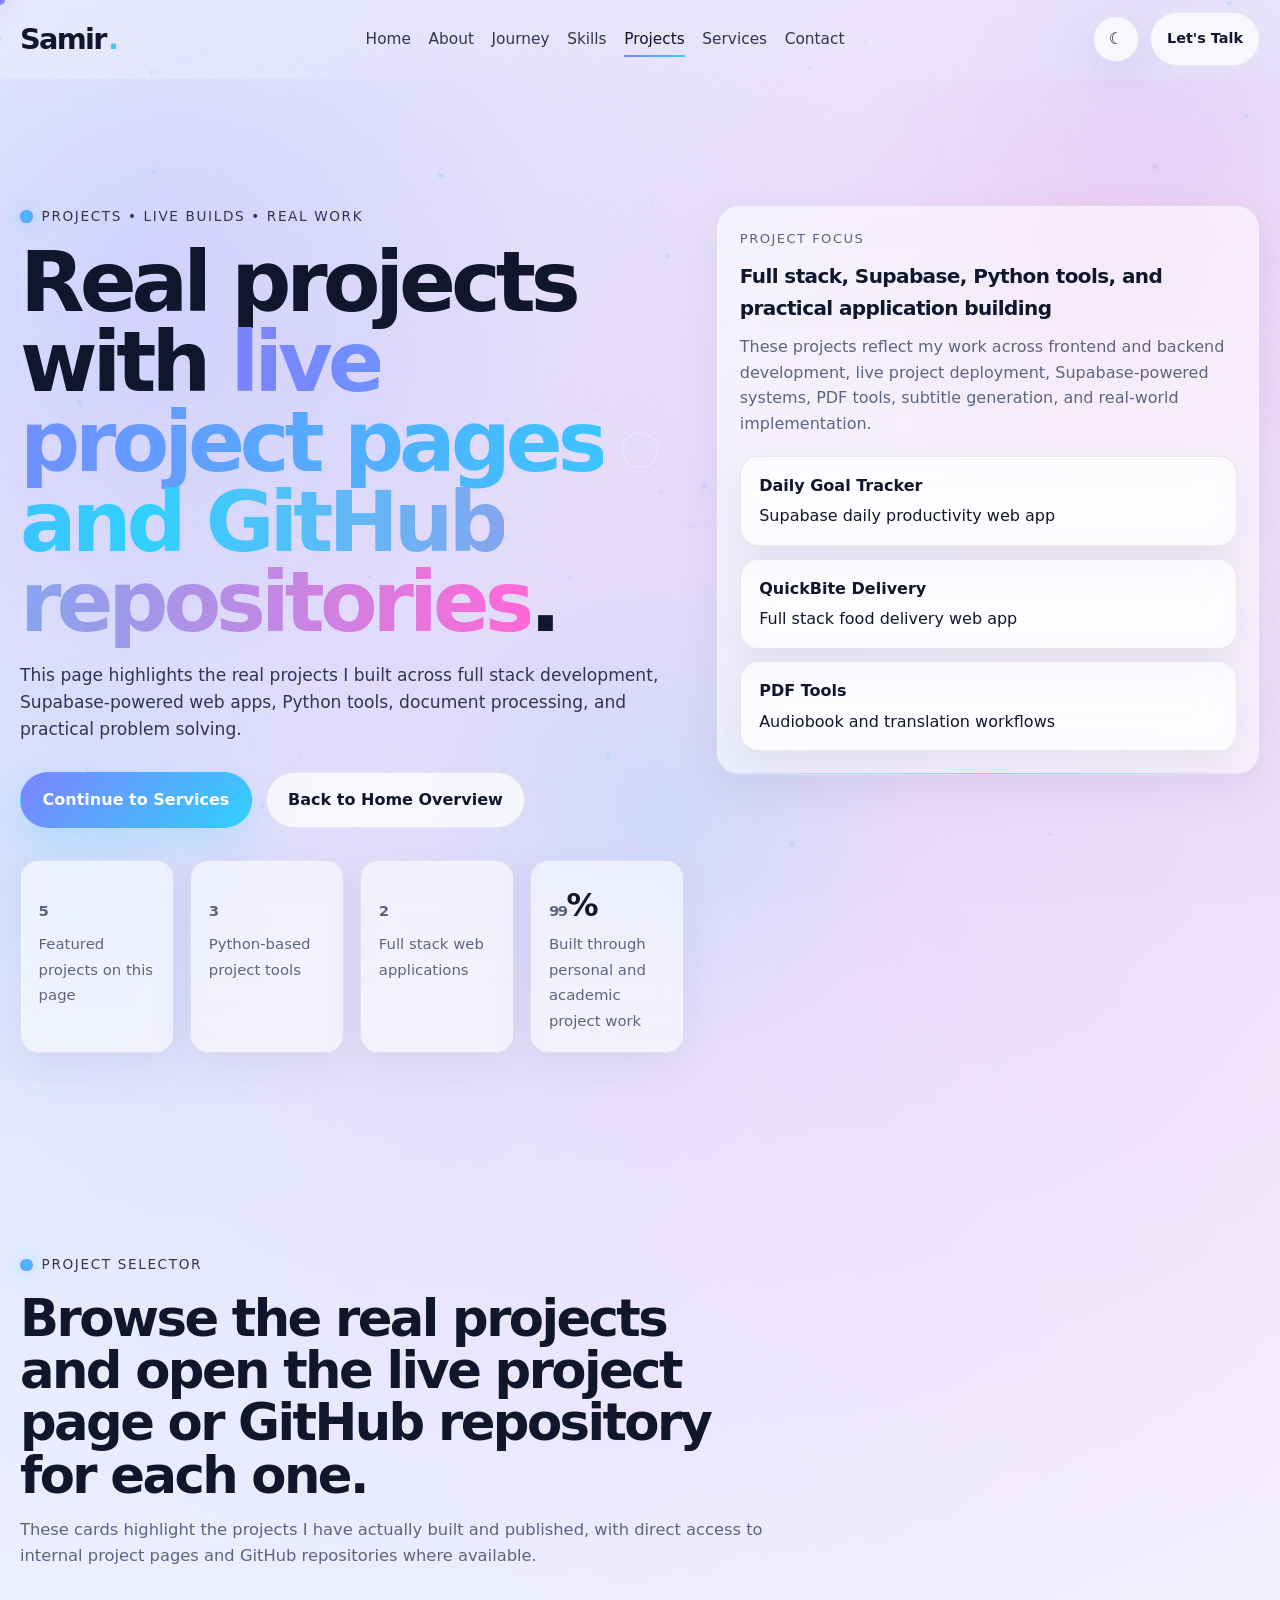
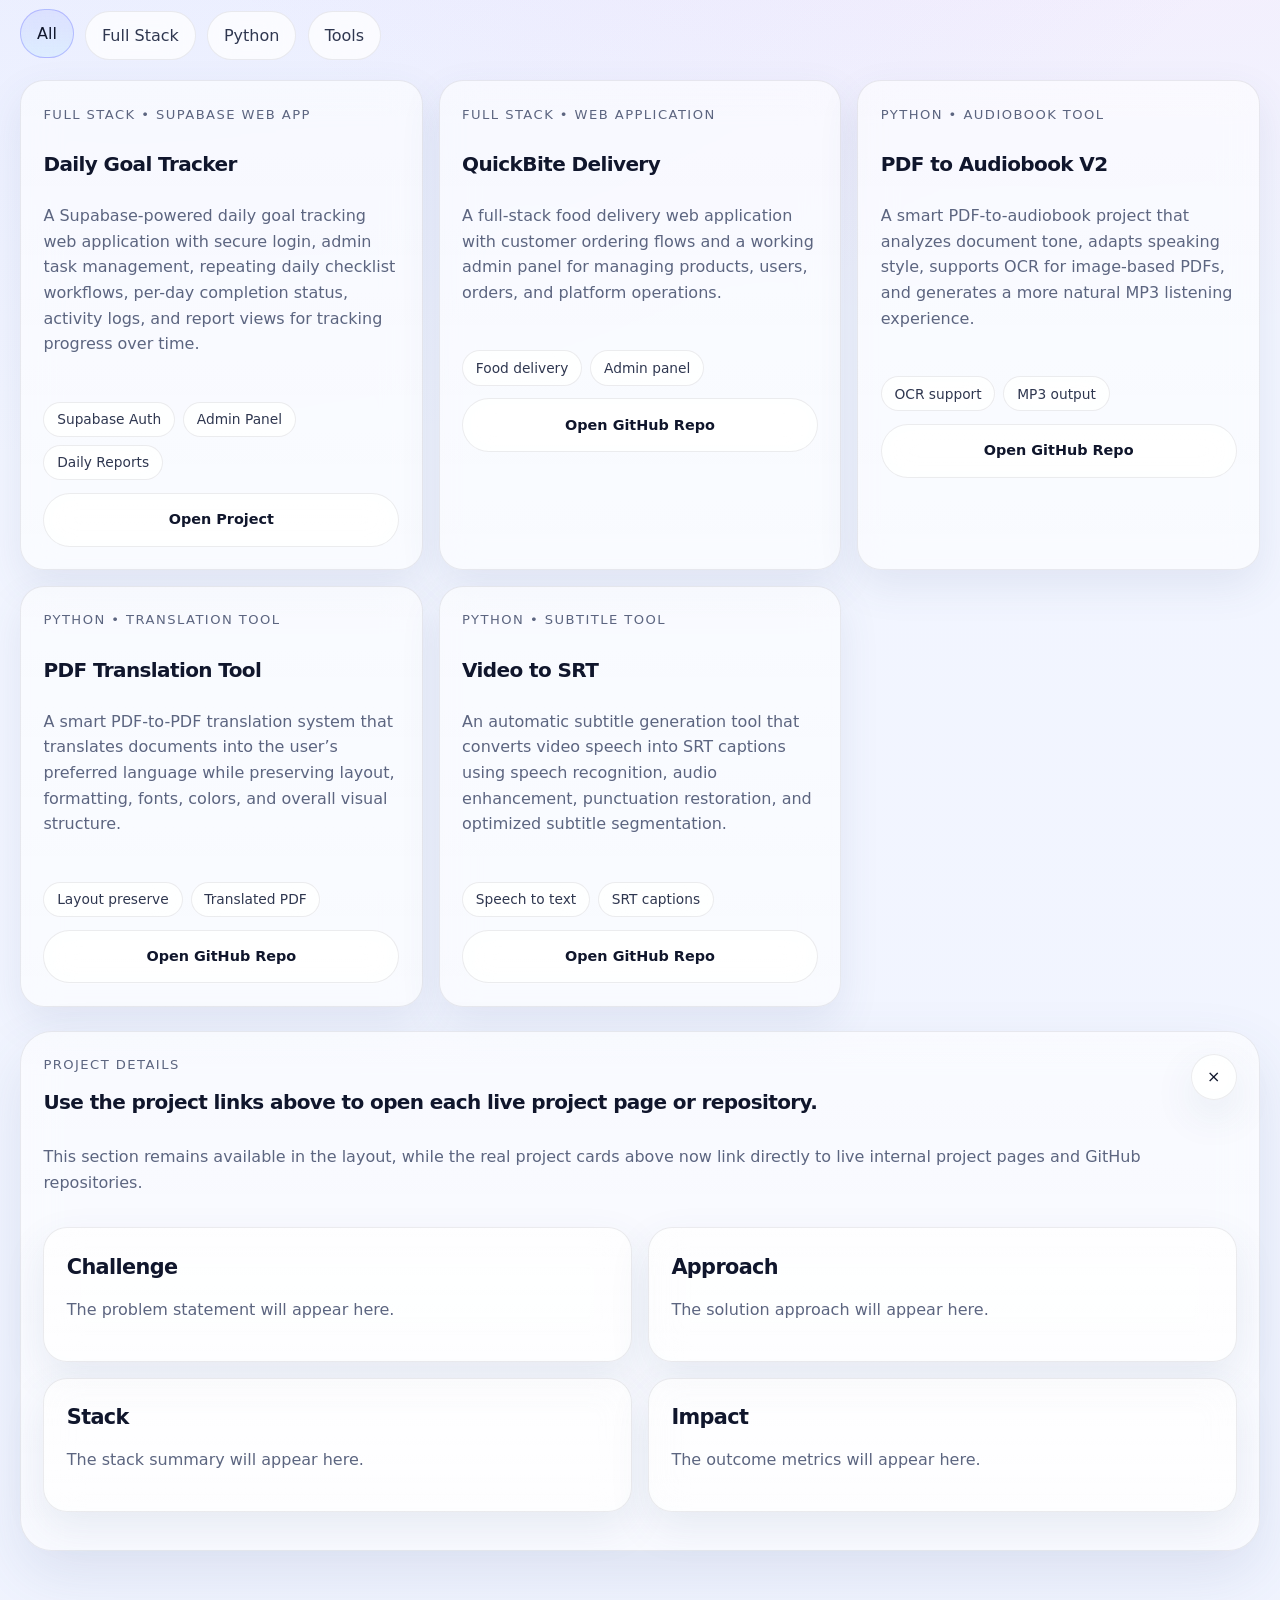
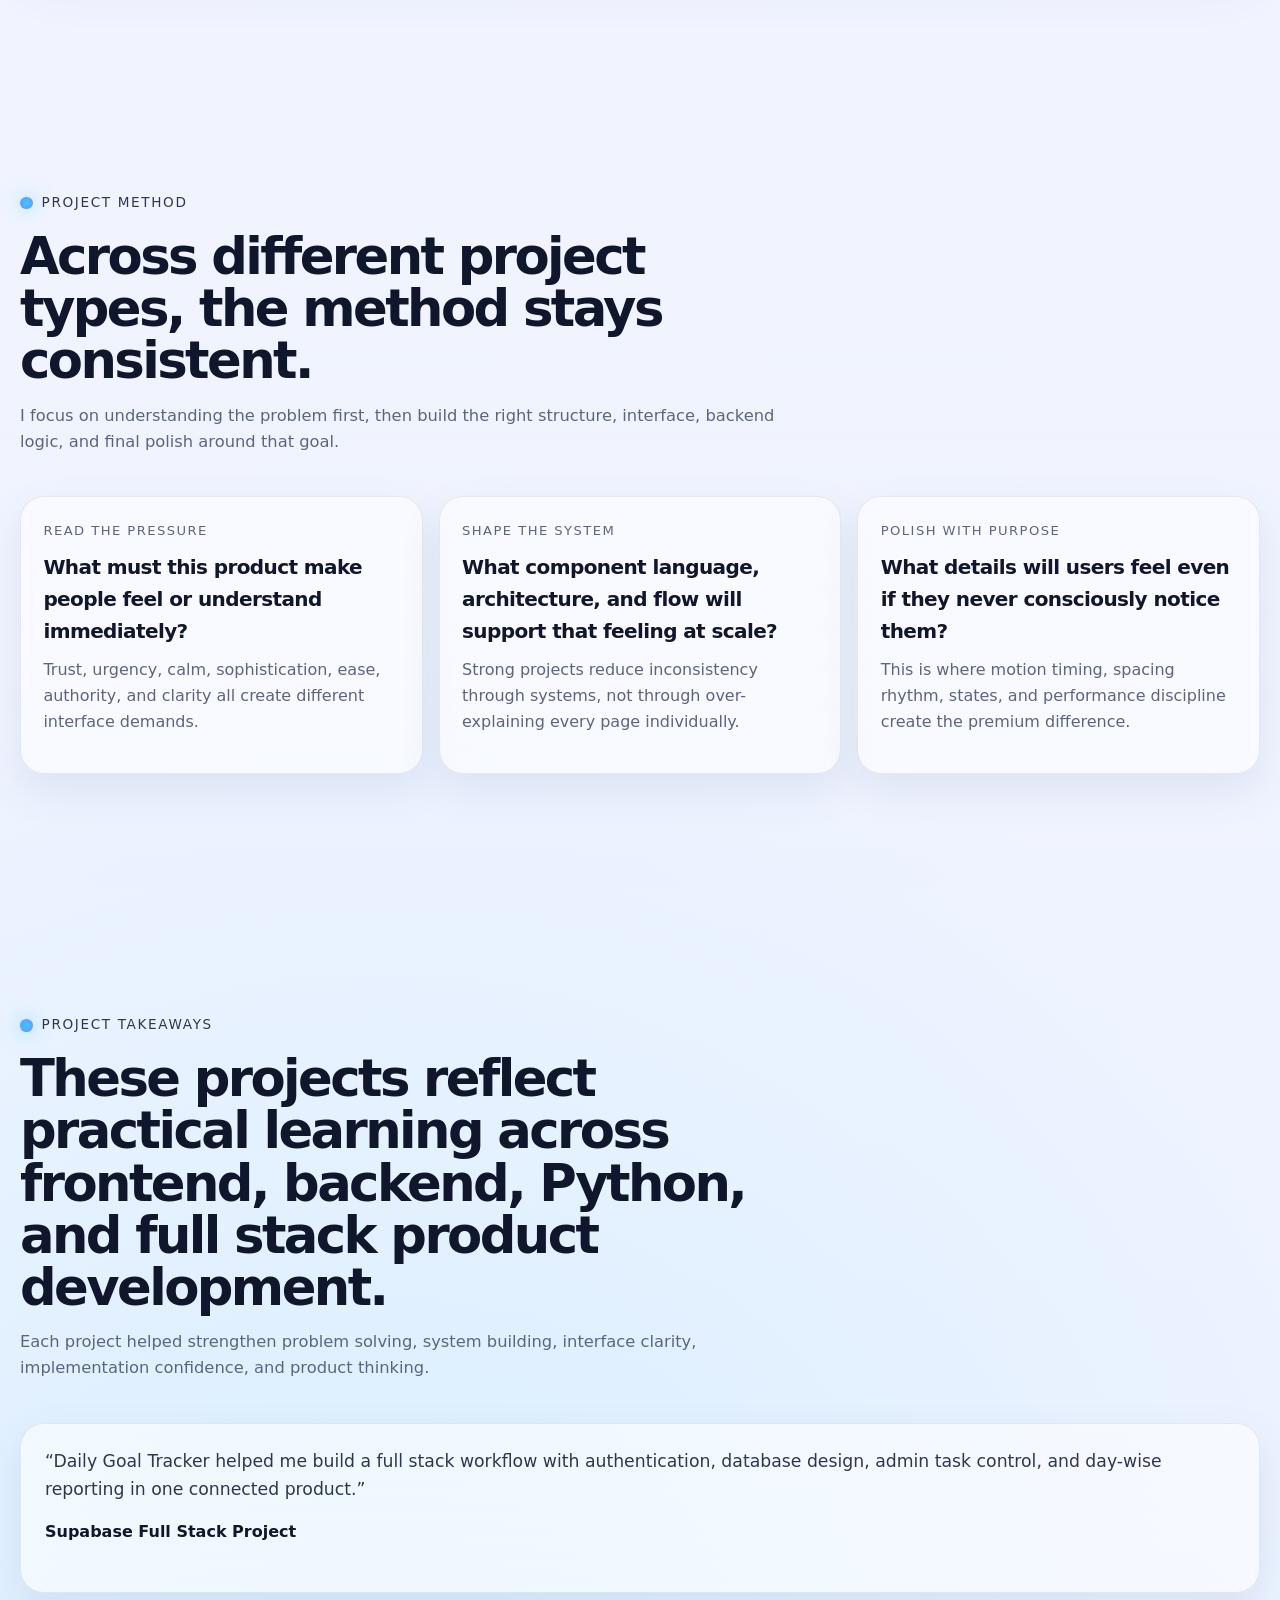
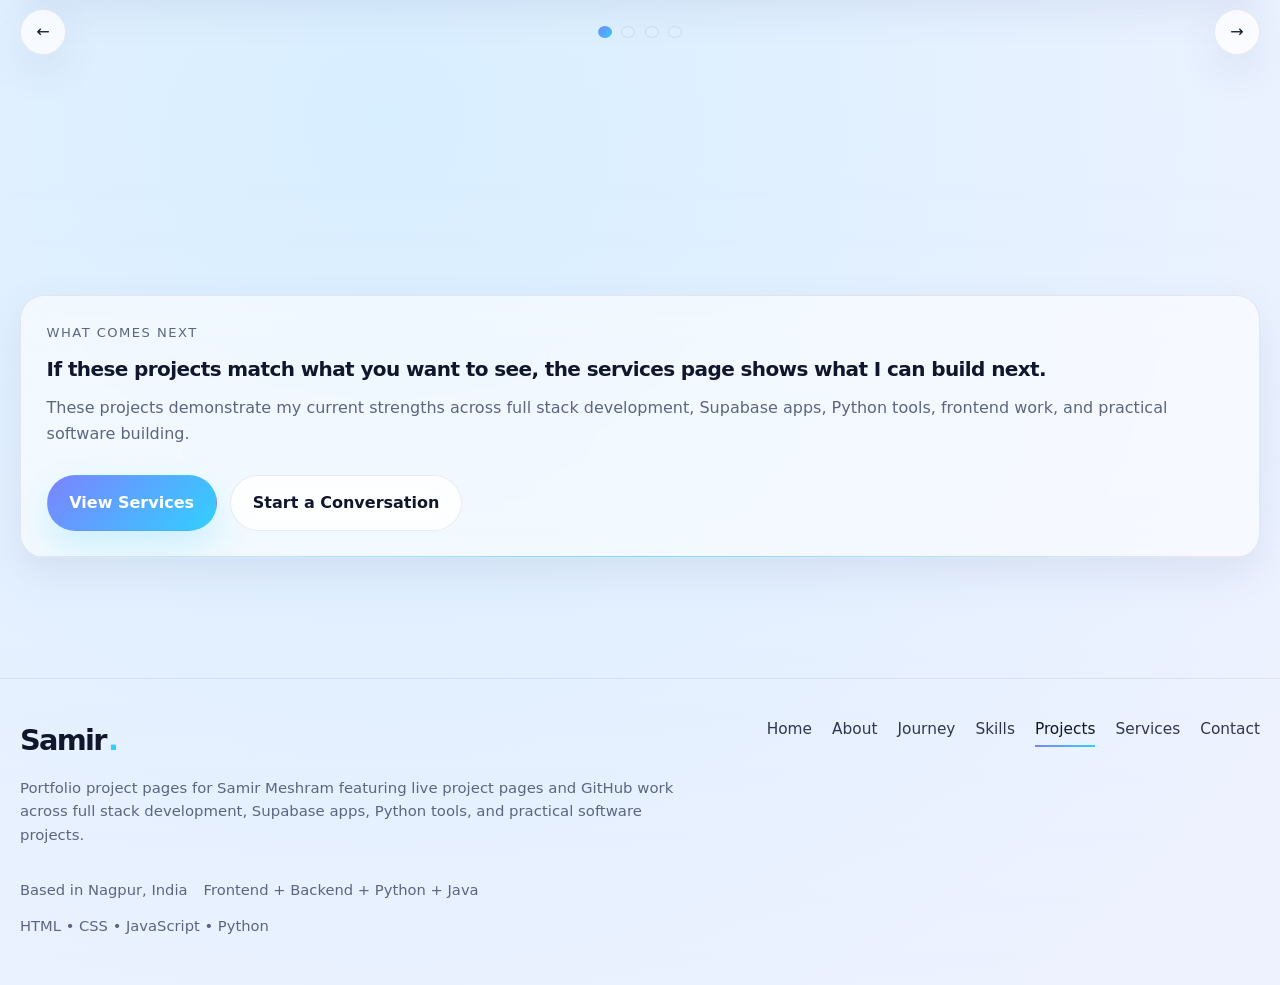
==== projects.html @ 9055232e "Portfolio V2 update" ====
<!doctype html>
<html lang="en" data-theme="dark">
  <head>
    <meta charset="UTF-8" />
    <meta name="viewport" content="width=device-width, initial-scale=1.0" />

    <title>Projects by Samir Meshram | Full Stack Developer</title>

    <meta
      name="description"
      content="Explore projects by Samir Meshram featuring full stack development, Supabase web apps, Python tools, document processing, subtitle generation, and practical software solutions."
    />

    <meta
      name="keywords"
      content="Samir Meshram Projects, Samir Meshram, Full Stack Developer, Supabase Projects, Python Projects, Java Projects, Web Development Projects, Backend Projects, GitHub Projects"
    />

    <meta name="author" content="Samir Meshram" />
    <meta name="robots" content="index, follow" />
    <meta name="theme-color" content="#0b1020" />

    <link rel="canonical" href="https://samirmeshram.in/projects.html" />
    <link rel="stylesheet" href="projects.css" />

    <meta property="og:type" content="website" />
    <meta property="og:url" content="https://samirmeshram.in/projects.html" />
    <meta
      property="og:title"
      content="Projects by Samir Meshram | Full Stack Developer"
    />
    <meta
      property="og:description"
      content="Explore projects by Samir Meshram featuring full stack development, Supabase web apps, Python tools, document processing, subtitle generation, and practical software solutions."
    />
    <meta property="og:site_name" content="Samir Meshram" />

    <meta name="twitter:card" content="summary_large_image" />
    <meta
      name="twitter:title"
      content="Projects by Samir Meshram | Full Stack Developer"
    />
    <meta
      name="twitter:description"
      content="Explore projects by Samir Meshram featuring full stack development, Supabase web apps, Python tools, document processing, subtitle generation, and practical software solutions."
    />
  </head>
  <body class="page page--projects">
    <div class="page-loader" aria-hidden="true">
      <div class="page-loader__logo">Samir<span>.</span></div>
      <div class="page-loader__text">Crafting a detailed premium page...</div>
      <div class="page-loader__bar"><span></span></div>
    </div>

    <div class="page-progress" aria-hidden="true"></div>
    <div class="cursor cursor-dot" aria-hidden="true"></div>
    <div class="cursor cursor-ring" aria-hidden="true"></div>
    <div class="noise" aria-hidden="true"></div>
    <button class="back-to-top" aria-label="Back to top"><span>↑</span></button>
    <canvas id="pageCanvas" aria-hidden="true"></canvas>

    <header class="header">
      <nav class="container nav">
        <a
          class="brand magnetic"
          href="index.html"
          aria-label="Go to home page"
        >
          <span class="brand__mark">Samir</span>
          <span class="brand__dot">.</span>
        </a>

        <div class="nav__links">
          <a href="index.html">Home</a>
          <a href="about.html">About</a>
          <a href="journey.html">Journey</a>
          <a href="skills.html">Skills</a>
          <a href="projects.html" class="is-current" aria-current="page"
            >Projects</a
          >
          <a href="services.html">Services</a>
          <a href="contact.html">Contact</a>
        </div>

        <div class="nav__actions">
          <button
            class="theme-toggle magnetic"
            id="themeToggle"
            aria-label="Toggle theme"
          >
            <span class="theme-toggle__sun">☀</span>
            <span class="theme-toggle__moon">☾</span>
          </button>
          <a
            class="button button--tiny button--ghost magnetic desktop-only"
            href="contact.html"
            >Let's Talk</a
          >
          <button
            class="menu-toggle"
            id="menuToggle"
            aria-label="Open menu"
            aria-expanded="false"
            aria-controls="mobileMenu"
          >
            <span></span>
            <span></span>
            <span></span>
          </button>
        </div>
      </nav>

      <div class="mobile-menu" id="mobileMenu" aria-hidden="true">
        <a href="index.html">Home</a>
        <a href="about.html">About</a>
        <a href="journey.html">Journey</a>
        <a href="skills.html">Skills</a>
        <a href="projects.html" class="is-current" aria-current="page"
          >Projects</a
        >
        <a href="services.html">Services</a>
        <a href="contact.html">Contact</a>
      </div>
    </header>

    <main>
      <section class="page-hero">
        <div class="page-hero__glow"></div>
        <div class="container page-hero__grid">
          <div class="page-hero__content reveal">
            <div class="eyebrow">Projects • Live Builds • Real Work</div>
            <h1>
              Real projects with
              <span class="gradient-text"
                >live project pages and GitHub repositories</span
              >.
            </h1>
            <p class="page-hero__lead">
              This page highlights the real projects I built across full stack
              development, Supabase-powered web apps, Python tools, document
              processing, and practical problem solving.
            </p>
            <div class="hero-actions">
              <a class="button button--primary magnetic" href="services.html"
                >Continue to Services</a
              >
              <a class="button button--ghost magnetic" href="index.html"
                >Back to Home Overview</a
              >
            </div>
            <div class="hero-metrics">
              <article class="stat-card magnetic">
                <strong><span data-counter="5">5</span></strong>
                <span>Featured projects on this page</span>
              </article>
              <article class="stat-card magnetic">
                <strong><span data-counter="3">3</span></strong>
                <span>Python-based project tools</span>
              </article>
              <article class="stat-card magnetic">
                <strong><span data-counter="2">2</span></strong>
                <span>Full stack web applications</span>
              </article>
              <article class="stat-card magnetic">
                <strong><span data-counter="100">100</span>%</strong>
                <span>Built through personal and academic project work</span>
              </article>
            </div>
          </div>

          <div class="page-hero__visual reveal">
            <div class="showcase-card stack-showcase magnetic">
              <div class="card__eyebrow">Project focus</div>
              <h3 class="card__title">
                Full stack, Supabase, Python tools, and practical application
                building
              </h3>
              <p>
                These projects reflect my work across frontend and backend
                development, live project deployment, Supabase-powered systems,
                PDF tools, subtitle generation, and real-world implementation.
              </p>
              <div class="stack-showcase__cards">
                <article class="stack-card glass">
                  <strong>Daily Goal Tracker</strong
                  ><span>Supabase daily productivity web app</span>
                </article>
                <article class="stack-card glass">
                  <strong>QuickBite Delivery</strong
                  ><span>Full stack food delivery web app</span>
                </article>
                <article class="stack-card glass">
                  <strong>PDF Tools</strong
                  ><span>Audiobook and translation workflows</span>
                </article>
              </div>
            </div>
          </div>
        </div>
      </section>

      <section class="section">
        <div class="container">
          <div class="section-heading reveal">
            <div class="section-heading__kicker">Project Selector</div>
            <h2>
              Browse the real projects and open the live project page or GitHub
              repository for each one.
            </h2>
            <p>
              These cards highlight the projects I have actually built and
              published, with direct access to internal project pages and GitHub
              repositories where available.
            </p>
          </div>

          <div
            class="filter-row reveal"
            role="toolbar"
            aria-label="Project filters"
          >
            <button
              class="filter-button is-active magnetic"
              type="button"
              data-filter="all"
            >
              All
            </button>
            <button
              class="filter-button magnetic"
              type="button"
              data-filter="ecommerce"
            >
              Full Stack
            </button>
            <button
              class="filter-button magnetic"
              type="button"
              data-filter="ai"
            >
              Python
            </button>
            <button
              class="filter-button magnetic"
              type="button"
              data-filter="platform"
            >
              Tools
            </button>
          </div>

          <div class="project-grid">
            <article
              class="project-card card magnetic reveal"
              data-category="ecommerce"
            >
              <div class="card__eyebrow">Full Stack • Supabase Web App</div>
              <h3 class="card__title">
                <a
                  href="/projects/daily-goal-tracker/index.html"
                  target="_blank"
                  rel="noopener noreferrer"
                  style="color: inherit; text-decoration: none"
                  >Daily Goal Tracker</a
                >
              </h3>
              <p>
                A Supabase-powered daily goal tracking web application with
                secure login, admin task management, repeating daily checklist
                workflows, per-day completion status, activity logs, and report
                views for tracking progress over time.
              </p>
              <div class="card__meta">
                <span class="pill">Supabase Auth</span>
                <span class="pill">Admin Panel</span>
                <span class="pill">Daily Reports</span>
              </div>
              <a
                class="button button--ghost button--tiny magnetic"
                href="/projects/daily-goal-tracker/index.html"
                target="_blank"
                rel="noopener noreferrer"
                >Open Project</a
              >
            </article>

            <article
              class="project-card card magnetic reveal"
              data-category="ecommerce"
            >
              <div class="card__eyebrow">Full Stack • Web Application</div>
              <h3 class="card__title">
                <a
                  href="https://github.com/SamirYMeshram/mywebsite"
                  target="_blank"
                  rel="noopener noreferrer"
                  style="color: inherit; text-decoration: none"
                  >QuickBite Delivery</a
                >
              </h3>
              <p>
                A full-stack food delivery web application with customer
                ordering flows and a working admin panel for managing products,
                users, orders, and platform operations.
              </p>
              <div class="card__meta">
                <span class="pill">Food delivery</span>
                <span class="pill">Admin panel</span>
              </div>
              <a
                class="button button--ghost button--tiny magnetic"
                href="https://github.com/SamirYMeshram/mywebsite"
                target="_blank"
                rel="noopener noreferrer"
                >Open GitHub Repo</a
              >
            </article>

            <article
              class="project-card card magnetic reveal"
              data-category="ai"
            >
              <div class="card__eyebrow">Python • Audiobook Tool</div>
              <h3 class="card__title">
                <a
                  href="https://github.com/SamirYMeshram/pdf-to-audiobook-V2"
                  target="_blank"
                  rel="noopener noreferrer"
                  style="color: inherit; text-decoration: none"
                  >PDF to Audiobook V2</a
                >
              </h3>
              <p>
                A smart PDF-to-audiobook project that analyzes document tone,
                adapts speaking style, supports OCR for image-based PDFs, and
                generates a more natural MP3 listening experience.
              </p>
              <div class="card__meta">
                <span class="pill">OCR support</span>
                <span class="pill">MP3 output</span>
              </div>
              <a
                class="button button--ghost button--tiny magnetic"
                href="https://github.com/SamirYMeshram/pdf-to-audiobook-V2"
                target="_blank"
                rel="noopener noreferrer"
                >Open GitHub Repo</a
              >
            </article>

            <article
              class="project-card card magnetic reveal"
              data-category="ai"
            >
              <div class="card__eyebrow">Python • Translation Tool</div>
              <h3 class="card__title">
                <a
                  href="https://github.com/SamirYMeshram/PDF-Translation-Tool"
                  target="_blank"
                  rel="noopener noreferrer"
                  style="color: inherit; text-decoration: none"
                  >PDF Translation Tool</a
                >
              </h3>
              <p>
                A smart PDF-to-PDF translation system that translates documents
                into the user’s preferred language while preserving layout,
                formatting, fonts, colors, and overall visual structure.
              </p>
              <div class="card__meta">
                <span class="pill">Layout preserve</span>
                <span class="pill">Translated PDF</span>
              </div>
              <a
                class="button button--ghost button--tiny magnetic"
                href="https://github.com/SamirYMeshram/PDF-Translation-Tool"
                target="_blank"
                rel="noopener noreferrer"
                >Open GitHub Repo</a
              >
            </article>

            <article
              class="project-card card magnetic reveal"
              data-category="platform"
            >
              <div class="card__eyebrow">Python • Subtitle Tool</div>
              <h3 class="card__title">
                <a
                  href="https://github.com/SamirYMeshram/Video-to-srt"
                  target="_blank"
                  rel="noopener noreferrer"
                  style="color: inherit; text-decoration: none"
                  >Video to SRT</a
                >
              </h3>
              <p>
                An automatic subtitle generation tool that converts video speech
                into SRT captions using speech recognition, audio enhancement,
                punctuation restoration, and optimized subtitle segmentation.
              </p>
              <div class="card__meta">
                <span class="pill">Speech to text</span>
                <span class="pill">SRT captions</span>
              </div>
              <a
                class="button button--ghost button--tiny magnetic"
                href="https://github.com/SamirYMeshram/Video-to-srt"
                target="_blank"
                rel="noopener noreferrer"
                >Open GitHub Repo</a
              >
            </article>
          </div>

          <article class="drawer reveal" id="projectDrawer" aria-live="polite">
            <div class="drawer__header">
              <div>
                <div class="card__eyebrow" id="drawerEyebrow">
                  Project details
                </div>
                <h3 class="card__title" id="drawerTitle">
                  Use the project links above to open each live project page or
                  repository.
                </h3>
              </div>
              <button
                class="icon-button magnetic"
                id="drawerClose"
                type="button"
                aria-label="Close case study"
              >
                ×
              </button>
            </div>

            <p id="drawerIntro">
              This section remains available in the layout, while the real
              project cards above now link directly to live internal project
              pages and GitHub repositories.
            </p>

            <div class="drawer__grid">
              <div class="panel">
                <h4 class="panel__title">Challenge</h4>
                <p id="drawerChallenge">
                  The problem statement will appear here.
                </p>
              </div>
              <div class="panel">
                <h4 class="panel__title">Approach</h4>
                <p id="drawerApproach">
                  The solution approach will appear here.
                </p>
              </div>
              <div class="panel">
                <h4 class="panel__title">Stack</h4>
                <p id="drawerStack">The stack summary will appear here.</p>
              </div>
              <div class="panel">
                <h4 class="panel__title">Impact</h4>
                <p id="drawerImpact">The outcome metrics will appear here.</p>
              </div>
            </div>

            <div class="drawer__meta" id="drawerMeta"></div>
          </article>
        </div>
      </section>

      <section class="section section--muted">
        <div class="container">
          <div class="section-heading reveal">
            <div class="section-heading__kicker">Project Method</div>
            <h2>
              Across different project types, the method stays consistent.
            </h2>
            <p>
              I focus on understanding the problem first, then build the right
              structure, interface, backend logic, and final polish around that
              goal.
            </p>
          </div>

          <div class="card-grid card-grid--3 method-grid">
            <article class="card magnetic reveal">
              <div class="card__eyebrow">Read the pressure</div>
              <h3 class="card__title">
                What must this product make people feel or understand
                immediately?
              </h3>
              <p>
                Trust, urgency, calm, sophistication, ease, authority, and
                clarity all create different interface demands.
              </p>
            </article>
            <article class="card magnetic reveal">
              <div class="card__eyebrow">Shape the system</div>
              <h3 class="card__title">
                What component language, architecture, and flow will support
                that feeling at scale?
              </h3>
              <p>
                Strong projects reduce inconsistency through systems, not
                through over-explaining every page individually.
              </p>
            </article>
            <article class="card magnetic reveal">
              <div class="card__eyebrow">Polish with purpose</div>
              <h3 class="card__title">
                What details will users feel even if they never consciously
                notice them?
              </h3>
              <p>
                This is where motion timing, spacing rhythm, states, and
                performance discipline create the premium difference.
              </p>
            </article>
          </div>
        </div>
      </section>

      <section class="section">
        <div class="container">
          <div class="section-heading reveal">
            <div class="section-heading__kicker">Project Takeaways</div>
            <h2>
              These projects reflect practical learning across frontend,
              backend, Python, and full stack product development.
            </h2>
            <p>
              Each project helped strengthen problem solving, system building,
              interface clarity, implementation confidence, and product
              thinking.
            </p>
          </div>

          <div class="testimonial-slider reveal">
            <div class="testimonial-track" id="projectTestimonialTrack">
              <article class="testimonial-card is-active">
                <p>
                  “Daily Goal Tracker helped me build a full stack workflow with
                  authentication, database design, admin task control, and
                  day-wise reporting in one connected product.”
                </p>
                <strong>Supabase Full Stack Project</strong>
              </article>
              <article class="testimonial-card">
                <p>
                  “QuickBite Delivery helped me apply both frontend and backend
                  development in one complete web application.”
                </p>
                <strong>Full Stack Project</strong>
              </article>
              <article class="testimonial-card">
                <p>
                  “The PDF tools strengthened my Python skills through OCR,
                  document processing, translation, and audio workflow
                  building.”
                </p>
                <strong>Python Projects</strong>
              </article>
              <article class="testimonial-card">
                <p>
                  “Video to SRT improved my understanding of speech processing,
                  subtitle generation, and practical automation workflows.”
                </p>
                <strong>Project-Based Learning</strong>
              </article>
            </div>

            <div class="testimonial-controls">
              <button
                class="icon-button magnetic"
                id="projectTestimonialPrev"
                type="button"
                aria-label="Previous testimonial"
              >
                ←
              </button>
              <div class="testimonial-dots" id="projectTestimonialDots"></div>
              <button
                class="icon-button magnetic"
                id="projectTestimonialNext"
                type="button"
                aria-label="Next testimonial"
              >
                →
              </button>
            </div>
          </div>
        </div>
      </section>

      <section class="section section--muted">
        <div class="container">
          <div class="showcase-card projects-cta reveal">
            <div class="card__eyebrow">What comes next</div>
            <h2 class="card__title">
              If these projects match what you want to see, the services page
              shows what I can build next.
            </h2>
            <p>
              These projects demonstrate my current strengths across full stack
              development, Supabase apps, Python tools, frontend work, and
              practical software building.
            </p>
            <div class="hero-actions">
              <a class="button button--primary magnetic" href="services.html"
                >View Services</a
              >
              <a class="button button--ghost magnetic" href="contact.html"
                >Start a Conversation</a
              >
            </div>
          </div>
        </div>
      </section>
    </main>

    <footer class="footer">
      <div class="container footer__inner">
        <div class="footer__brand">
          <a class="brand" href="index.html">
            <span class="brand__mark">Samir</span>
            <span class="brand__dot">.</span>
          </a>
          <p class="copy-note">
            Portfolio project pages for Samir Meshram featuring live project
            pages and GitHub work across full stack development, Supabase apps,
            Python tools, and practical software projects.
          </p>
          <div class="footer__meta">
            <span>Based in Nagpur, India</span>
            <span>Frontend + Backend + Python + Java</span>
            <span>HTML • CSS • JavaScript • Python</span>
          </div>
        </div>

        <div class="footer__links">
          <a href="index.html">Home</a>
          <a href="about.html">About</a>
          <a href="journey.html">Journey</a>
          <a href="skills.html">Skills</a>
          <a href="projects.html" class="is-current">Projects</a>
          <a href="services.html">Services</a>
          <a href="contact.html">Contact</a>
        </div>
      </div>
    </footer>

    <script src="projects.js"></script>
  </body>
</html>
---- projects.css ----
:root {
  color-scheme: dark;
  --bg: #060816;
  --bg-secondary: #0a1020;
  --surface: rgba(255, 255, 255, 0.06);
  --surface-strong: rgba(255, 255, 255, 0.1);
  --surface-soft: rgba(255, 255, 255, 0.04);
  --text: #f6f7fb;
  --muted: #aab2c8;
  --muted-strong: #d7def0;
  --border: rgba(255, 255, 255, 0.12);
  --border-strong: rgba(255, 255, 255, 0.18);
  --primary: #7c83ff;
  --primary-2: #31d0ff;
  --accent: #ff68d8;
  --success: #68f7b2;
  --warning: #ffd16b;
  --danger: #ff7d9a;
  --shadow: 0 25px 60px rgba(0, 0, 0, 0.35);
  --shadow-soft: 0 18px 45px rgba(0, 0, 0, 0.25);
  --radius-xl: 32px;
  --radius-lg: 24px;
  --radius-md: 18px;
  --radius-sm: 14px;
  --radius-xs: 10px;
  --container: min(1240px, calc(100% - 2rem));
  --header-height: 78px;
  --transition: 0.35s cubic-bezier(0.22, 1, 0.36, 1);
  --transition-slow: 0.7s cubic-bezier(0.22, 1, 0.36, 1);
}

html[data-theme="light"] {
  color-scheme: light;
  --bg: #f4f7ff;
  --bg-secondary: #eef2ff;
  --surface: rgba(255, 255, 255, 0.75);
  --surface-strong: rgba(255, 255, 255, 0.92);
  --surface-soft: rgba(255, 255, 255, 0.55);
  --text: #10162c;
  --muted: #5c6580;
  --muted-strong: #2f3750;
  --border: rgba(16, 22, 44, 0.08);
  --border-strong: rgba(16, 22, 44, 0.13);
  --shadow: 0 24px 60px rgba(69, 89, 140, 0.12);
  --shadow-soft: 0 16px 40px rgba(69, 89, 140, 0.1);
}

* {
  box-sizing: border-box;
}

html {
  scroll-behavior: smooth;
}

body {
  margin: 0;
  min-height: 100vh;
  font-family: Inter, ui-sans-serif, system-ui, -apple-system, BlinkMacSystemFont, "Segoe UI", sans-serif;
  background:
    radial-gradient(circle at 10% 10%, rgba(124, 131, 255, 0.18), transparent 28%),
    radial-gradient(circle at 85% 12%, rgba(255, 104, 216, 0.16), transparent 24%),
    radial-gradient(circle at 30% 85%, rgba(49, 208, 255, 0.12), transparent 22%),
    linear-gradient(180deg, var(--bg) 0%, var(--bg-secondary) 100%);
  color: var(--text);
  line-height: 1.6;
  overflow-x: hidden;
  transition: background var(--transition), color var(--transition);
}

body.menu-open {
  overflow: hidden;
}

body::before,
body::after {
  content: "";
  position: fixed;
  border-radius: 999px;
  filter: blur(90px);
  opacity: 0.42;
  pointer-events: none;
  z-index: -2;
}

body::before {
  width: 26rem;
  height: 26rem;
  top: -8rem;
  right: -7rem;
  background: radial-gradient(circle, rgba(124, 131, 255, 0.48), transparent 65%);
}

body::after {
  width: 24rem;
  height: 24rem;
  bottom: -10rem;
  left: -9rem;
  background: radial-gradient(circle, rgba(49, 208, 255, 0.35), transparent 68%);
}

img,
picture,
video,
canvas,
svg {
  display: block;
  max-width: 100%;
}

button,
input,
textarea,
select {
  font: inherit;
}

a {
  color: inherit;
  text-decoration: none;
}

button {
  cursor: pointer;
  background: transparent;
  border: 0;
}

p {
  margin: 0 0 1rem;
  color: var(--muted);
}

h1,
h2,
h3,
h4,
strong,
p strong {
  color: var(--text);
}

h1,
h2,
h3,
h4,
p,
ul,
ol {
  margin-top: 0;
}

ul,
ol {
  padding-left: 1.15rem;
  margin-bottom: 0;
}

::selection {
  background: rgba(124, 131, 255, 0.32);
  color: var(--text);
}

.container {
  width: var(--container);
  margin-inline: auto;
}

.gradient-text {
  background: linear-gradient(90deg, var(--primary), var(--primary-2), var(--accent));
  -webkit-background-clip: text;
  background-clip: text;
  color: transparent;
}

.page-progress {
  position: fixed;
  top: 0;
  left: 0;
  width: 0%;
  height: 4px;
  background: linear-gradient(90deg, var(--primary), var(--primary-2), var(--accent));
  z-index: 9999;
  box-shadow: 0 0 20px rgba(124, 131, 255, 0.4);
}

.page-loader {
  position: fixed;
  inset: 0;
  z-index: 10000;
  display: grid;
  place-items: center;
  gap: 1rem;
  background:
    radial-gradient(circle at center, rgba(124, 131, 255, 0.14), transparent 32%),
    linear-gradient(180deg, #070b16 0%, #0b1020 100%);
  transition: opacity 0.65s ease, visibility 0.65s ease, transform 0.65s ease;
}

.page-loader.is-hidden {
  opacity: 0;
  visibility: hidden;
  transform: scale(1.04);
}

.page-loader__logo {
  font-size: clamp(3rem, 7vw, 4.5rem);
  font-weight: 800;
  letter-spacing: -0.06em;
}

.page-loader__logo span {
  color: var(--primary-2);
}

.page-loader__text {
  color: rgba(255, 255, 255, 0.78);
  letter-spacing: 0.06em;
  text-transform: uppercase;
  font-size: 0.85rem;
}

.page-loader__bar {
  position: relative;
  width: min(240px, 72vw);
  height: 6px;
  border-radius: 999px;
  overflow: hidden;
  background: rgba(255, 255, 255, 0.08);
}

.page-loader__bar span {
  position: absolute;
  inset: 0;
  background: linear-gradient(90deg, var(--primary), var(--primary-2), var(--accent));
  transform-origin: left center;
  animation: loadPulse 1.45s ease-in-out infinite;
}

@keyframes loadPulse {
  0%, 100% { transform: scaleX(0.18); opacity: 0.7; }
  50% { transform: scaleX(1); opacity: 1; }
}

#pageCanvas {
  position: fixed;
  inset: 0;
  width: 100%;
  height: 100%;
  z-index: -3;
  pointer-events: none;
  opacity: 0.65;
}

.noise {
  position: fixed;
  inset: 0;
  z-index: -1;
  opacity: 0.045;
  pointer-events: none;
  background-image: url("data:image/svg+xml,%3Csvg xmlns='http://www.w3.org/2000/svg' width='180' height='180' viewBox='0 0 180 180'%3E%3Cfilter id='n'%3E%3CfeTurbulence type='fractalNoise' baseFrequency='1.2' numOctaves='2' stitchTiles='stitch'/%3E%3C/filter%3E%3Crect width='180' height='180' filter='url(%23n)' opacity='1'/%3E%3C/svg%3E");
}

.cursor {
  position: fixed;
  top: 0;
  left: 0;
  pointer-events: none;
  z-index: 9998;
  transform: translate(-50%, -50%);
  opacity: 0;
  transition: opacity 0.25s ease, transform 0.2s ease;
}

body.has-pointer .cursor {
  opacity: 1;
}

.cursor-dot {
  width: 10px;
  height: 10px;
  border-radius: 50%;
  background: rgba(124, 131, 255, 0.95);
  box-shadow: 0 0 20px rgba(124, 131, 255, 0.6);
}

.cursor-ring {
  width: 36px;
  height: 36px;
  border-radius: 50%;
  border: 1px solid rgba(255, 255, 255, 0.38);
  background: rgba(255, 255, 255, 0.02);
  backdrop-filter: blur(6px);
}

.cursor-ring.is-hovering {
  transform: translate(-50%, -50%) scale(1.6);
  border-color: rgba(124, 131, 255, 0.6);
}

.back-to-top {
  position: fixed;
  right: 1.25rem;
  bottom: 1.25rem;
  width: 54px;
  height: 54px;
  border-radius: 50%;
  display: grid;
  place-items: center;
  font-size: 1.25rem;
  color: var(--text);
  background: linear-gradient(135deg, rgba(124, 131, 255, 0.16), rgba(49, 208, 255, 0.12));
  border: 1px solid var(--border);
  box-shadow: var(--shadow-soft);
  transform: translateY(16px);
  opacity: 0;
  pointer-events: none;
  transition: transform var(--transition), opacity var(--transition), border-color var(--transition);
  backdrop-filter: blur(18px);
  z-index: 70;
}

.back-to-top.is-visible {
  transform: translateY(0);
  opacity: 1;
  pointer-events: auto;
}

.back-to-top:hover {
  border-color: rgba(124, 131, 255, 0.45);
}

.header {
  position: sticky;
  top: 0;
  z-index: 90;
  transition: background var(--transition), border-color var(--transition), box-shadow var(--transition), backdrop-filter var(--transition);
  border-bottom: 1px solid transparent;
}

.header.scrolled {
  backdrop-filter: blur(18px);
  background: rgba(6, 8, 22, 0.66);
  border-color: var(--border);
  box-shadow: var(--shadow-soft);
}

html[data-theme="light"] .header.scrolled {
  background: rgba(244, 247, 255, 0.72);
}

.nav {
  min-height: var(--header-height);
  display: flex;
  align-items: center;
  justify-content: space-between;
  gap: 1rem;
}

.brand {
  display: inline-flex;
  align-items: center;
  gap: 0.15rem;
  font-size: 1.8rem;
  font-weight: 800;
  letter-spacing: -0.06em;
}

.brand__mark {
  color: var(--text);
}

.brand__dot {
  color: var(--primary-2);
}

.nav__links {
  display: flex;
  align-items: center;
  gap: 1.1rem;
}

.nav__links a,
.mobile-menu a,
.footer__links a {
  position: relative;
  color: var(--muted-strong);
  font-size: 0.96rem;
  transition: color var(--transition);
}

.nav__links a::after,
.mobile-menu a::after,
.footer__links a::after {
  content: "";
  position: absolute;
  left: 0;
  bottom: -0.35rem;
  width: 100%;
  height: 2px;
  transform: scaleX(0);
  transform-origin: left center;
  background: linear-gradient(90deg, var(--primary), var(--primary-2));
  transition: transform var(--transition);
}

.nav__links a:hover,
.nav__links a.is-current,
.mobile-menu a:hover,
.mobile-menu a.is-current,
.footer__links a:hover,
.footer__links a.is-current {
  color: var(--text);
}

.nav__links a:hover::after,
.nav__links a.is-current::after,
.mobile-menu a:hover::after,
.mobile-menu a.is-current::after,
.footer__links a:hover::after,
.footer__links a.is-current::after {
  transform: scaleX(1);
}

.nav__actions {
  display: flex;
  align-items: center;
  gap: 0.7rem;
}

.theme-toggle,
.menu-toggle,
.icon-button {
  width: 46px;
  height: 46px;
  border-radius: 50%;
  border: 1px solid var(--border);
  display: inline-grid;
  place-items: center;
  color: var(--text);
  background: var(--surface);
  backdrop-filter: blur(14px);
  box-shadow: var(--shadow-soft);
  transition: border-color var(--transition), transform var(--transition), background var(--transition);
}

.theme-toggle:hover,
.menu-toggle:hover,
.icon-button:hover {
  border-color: rgba(124, 131, 255, 0.45);
  transform: translateY(-2px);
}

.theme-toggle {
  position: relative;
  overflow: hidden;
}

.theme-toggle__sun,
.theme-toggle__moon {
  position: absolute;
  transition: transform var(--transition), opacity var(--transition);
}

html[data-theme="dark"] .theme-toggle__sun {
  opacity: 1;
  transform: translateY(0);
}

html[data-theme="dark"] .theme-toggle__moon {
  opacity: 0;
  transform: translateY(120%);
}

html[data-theme="light"] .theme-toggle__sun {
  opacity: 0;
  transform: translateY(-120%);
}

html[data-theme="light"] .theme-toggle__moon {
  opacity: 1;
  transform: translateY(0);
}

.menu-toggle {
  display: none;
  position: relative;
}

.menu-toggle span {
  position: absolute;
  width: 18px;
  height: 2px;
  border-radius: 999px;
  background: currentColor;
  transition: transform var(--transition), opacity var(--transition), top var(--transition);
}

.menu-toggle span:nth-child(1) { top: 16px; }
.menu-toggle span:nth-child(2) { top: 22px; }
.menu-toggle span:nth-child(3) { top: 28px; }

.menu-toggle.is-open span:nth-child(1) {
  top: 22px;
  transform: rotate(45deg);
}

.menu-toggle.is-open span:nth-child(2) {
  opacity: 0;
}

.menu-toggle.is-open span:nth-child(3) {
  top: 22px;
  transform: rotate(-45deg);
}

.mobile-menu {
  display: none;
  padding: 0 1rem 1rem;
  grid-template-columns: repeat(2, minmax(0, 1fr));
  gap: 0.8rem;
  background: rgba(6, 8, 22, 0.88);
  backdrop-filter: blur(18px);
  border-bottom: 1px solid var(--border);
}

html[data-theme="light"] .mobile-menu {
  background: rgba(244, 247, 255, 0.92);
}

.mobile-menu.is-open {
  display: grid;
}

.mobile-menu a {
  padding: 0.9rem 1rem;
  border-radius: var(--radius-sm);
  background: var(--surface);
  border: 1px solid var(--border);
}

.button {
  display: inline-flex;
  align-items: center;
  justify-content: center;
  gap: 0.55rem;
  min-height: 52px;
  padding: 0.9rem 1.35rem;
  border-radius: 999px;
  font-weight: 600;
  transition: transform var(--transition), box-shadow var(--transition), border-color var(--transition), background var(--transition), color var(--transition);
  border: 1px solid transparent;
}

.button:hover {
  transform: translateY(-2px);
}

.button--primary {
  color: white;
  background: linear-gradient(135deg, var(--primary), var(--primary-2));
  box-shadow: 0 16px 35px rgba(49, 208, 255, 0.2);
}

.button--primary:hover {
  box-shadow: 0 18px 40px rgba(49, 208, 255, 0.28);
}

.button--ghost {
  color: var(--text);
  background: var(--surface);
  border-color: var(--border);
  backdrop-filter: blur(16px);
}

.button--ghost:hover {
  border-color: rgba(124, 131, 255, 0.42);
}

.button--tiny {
  min-height: 44px;
  padding-inline: 1rem;
  font-size: 0.9rem;
}

.section {
  position: relative;
  padding: 7.5rem 0;
}

.section--muted {
  background: linear-gradient(180deg, rgba(255, 255, 255, 0.02), transparent 50%, rgba(255, 255, 255, 0.02));
}

.page-hero {
  position: relative;
  padding: calc(var(--header-height) + 3rem) 0 5rem;
}

.page-hero__glow {
  position: absolute;
  inset: 0;
  pointer-events: none;
  background:
    radial-gradient(circle at 12% 18%, rgba(124, 131, 255, 0.16), transparent 28%),
    radial-gradient(circle at 88% 18%, rgba(255, 104, 216, 0.15), transparent 22%),
    radial-gradient(circle at 52% 70%, rgba(49, 208, 255, 0.12), transparent 25%);
  z-index: -1;
}

.page-hero__grid,
.grid--two {
  display: grid;
  grid-template-columns: minmax(0, 1.1fr) minmax(0, 0.9fr);
  gap: 2rem;
  align-items: start;
}

.page-hero__content,
.page-hero__visual {
  min-width: 0;
}

.eyebrow,
.section-heading__kicker {
  display: inline-flex;
  align-items: center;
  gap: 0.55rem;
  font-size: 0.85rem;
  letter-spacing: 0.12em;
  text-transform: uppercase;
  color: var(--muted-strong);
  margin-bottom: 1rem;
}

.eyebrow::before,
.section-heading__kicker::before {
  content: "";
  width: 0.8rem;
  height: 0.8rem;
  border-radius: 50%;
  background: radial-gradient(circle, var(--primary-2), var(--primary));
  box-shadow: 0 0 18px rgba(49, 208, 255, 0.55);
}

.page-hero h1 {
  font-size: clamp(2.9rem, 7vw, 5.25rem);
  line-height: 0.95;
  letter-spacing: -0.06em;
  margin-bottom: 1.2rem;
}

.page-hero__lead {
  max-width: 62ch;
  font-size: 1.07rem;
  color: var(--muted-strong);
}

.hero-actions {
  display: flex;
  flex-wrap: wrap;
  gap: 0.85rem;
  margin-top: 1.75rem;
}

.hero-metrics {
  display: grid;
  grid-template-columns: repeat(4, minmax(0, 1fr));
  gap: 1rem;
  margin-top: 2rem;
}

.hero-metrics--three {
  grid-template-columns: repeat(3, minmax(0, 1fr));
}

.stat-card,
.glass,
.card,
.showcase-card,
.panel,
.pill-panel {
  border: 1px solid var(--border);
  background:
    linear-gradient(180deg, rgba(255, 255, 255, 0.06), rgba(255, 255, 255, 0.03)),
    var(--surface-soft);
  box-shadow: var(--shadow-soft);
  backdrop-filter: blur(18px);
}

.glass,
.card,
.showcase-card,
.panel,
.pill-panel {
  border-radius: var(--radius-lg);
}

.stat-card {
  padding: 1.15rem 1.1rem;
  border-radius: var(--radius-md);
}

.stat-card strong {
  display: block;
  font-size: clamp(1.35rem, 4vw, 2rem);
  letter-spacing: -0.05em;
}

.stat-card span {
  color: var(--muted);
  font-size: 0.93rem;
}

.showcase-card {
  position: relative;
  overflow: hidden;
  padding: 1.4rem;
}

.showcase-card::before {
  content: "";
  position: absolute;
  inset: auto auto 0 0;
  width: 100%;
  height: 1px;
  background: linear-gradient(90deg, rgba(124, 131, 255, 0.15), rgba(49, 208, 255, 0.65), rgba(255, 104, 216, 0.15));
}

.orbit {
  position: relative;
  min-height: 420px;
}

.orbit__center {
  position: absolute;
  inset: 50% auto auto 50%;
  width: min(88%, 330px);
  transform: translate(-50%, -50%);
  padding: 1.4rem;
  border-radius: 28px;
}

.orbit__label {
  font-size: 0.82rem;
  letter-spacing: 0.12em;
  text-transform: uppercase;
  color: var(--muted);
  margin-bottom: 0.5rem;
}

.orbit__title {
  font-size: clamp(1.6rem, 4vw, 2.4rem);
  letter-spacing: -0.05em;
  margin-bottom: 0.65rem;
}

.orbit__description {
  font-size: 0.96rem;
}

.orbit__chip {
  position: absolute;
  padding: 0.85rem 1rem;
  min-width: 150px;
  border-radius: 18px;
  text-align: left;
  animation: floatCard 7s ease-in-out infinite;
}

.orbit__chip:nth-child(2) { top: 1rem; left: 7%; animation-delay: -0.8s; }
.orbit__chip:nth-child(3) { top: 16%; right: 3%; animation-delay: -2.2s; }
.orbit__chip:nth-child(4) { bottom: 8%; left: 4%; animation-delay: -1.1s; }
.orbit__chip:nth-child(5) { bottom: 1rem; right: 10%; animation-delay: -2.8s; }

.orbit__chip strong {
  display: block;
  margin-bottom: 0.25rem;
  font-size: 0.98rem;
}

.orbit__chip span {
  color: var(--muted);
  font-size: 0.86rem;
}

@keyframes floatCard {
  0%, 100% { transform: translateY(0px); }
  50% { transform: translateY(-10px); }
}

.section-heading {
  max-width: 760px;
  margin-bottom: 2.6rem;
}

.section-heading h2 {
  font-size: clamp(2rem, 4vw, 3.35rem);
  line-height: 1.02;
  letter-spacing: -0.05em;
  margin-bottom: 1rem;
}

.section-heading p {
  font-size: 1.02rem;
}

.card-grid {
  display: grid;
  gap: 1rem;
}

.card-grid--2 {
  grid-template-columns: repeat(2, minmax(0, 1fr));
}

.card-grid--3 {
  grid-template-columns: repeat(3, minmax(0, 1fr));
}

.card-grid--4 {
  grid-template-columns: repeat(4, minmax(0, 1fr));
}

.card {
  padding: 1.4rem;
  transition: transform var(--transition), border-color var(--transition), box-shadow var(--transition);
}

.card:hover,
.card.is-active {
  transform: translateY(-4px);
  border-color: rgba(124, 131, 255, 0.45);
  box-shadow: var(--shadow);
}

.card__eyebrow {
  font-size: 0.82rem;
  letter-spacing: 0.11em;
  text-transform: uppercase;
  color: var(--muted);
  margin-bottom: 0.65rem;
}

.card__title {
  font-size: 1.25rem;
  letter-spacing: -0.03em;
  margin-bottom: 0.65rem;
}

.card__meta {
  display: flex;
  flex-wrap: wrap;
  gap: 0.5rem;
  margin-top: 1rem;
}

.pill,
.tag,
.metric-pill {
  display: inline-flex;
  align-items: center;
  gap: 0.35rem;
  min-height: 34px;
  padding: 0.35rem 0.8rem;
  border-radius: 999px;
  background: var(--surface);
  border: 1px solid var(--border);
  color: var(--muted-strong);
  font-size: 0.86rem;
  backdrop-filter: blur(14px);
}

.metric-pill strong {
  font-size: 0.92rem;
  color: var(--text);
}

.panel {
  padding: 1.4rem;
}

.panel__title {
  font-size: 1.3rem;
  letter-spacing: -0.03em;
  margin-bottom: 0.8rem;
}

.panel__list {
  display: grid;
  gap: 0.75rem;
}

.panel__list li {
  color: var(--muted);
}

.inline-kpis {
  display: flex;
  flex-wrap: wrap;
  gap: 0.7rem;
  margin-top: 1rem;
}

.split-copy {
  display: grid;
  gap: 1.1rem;
}

.accent-line {
  width: 100%;
  height: 1px;
  background: linear-gradient(90deg, rgba(124, 131, 255, 0.05), rgba(49, 208, 255, 0.8), rgba(255, 104, 216, 0.05));
  margin: 1rem 0;
}

.list-check {
  list-style: none;
  padding: 0;
  display: grid;
  gap: 0.75rem;
}

.list-check li {
  position: relative;
  padding-left: 1.5rem;
}

.list-check li::before {
  content: "✦";
  position: absolute;
  left: 0;
  top: 0;
  color: var(--primary-2);
}

.reveal {
  opacity: 0;
  transform: translateY(36px);
  transition: opacity var(--transition-slow), transform var(--transition-slow);
}

.reveal.is-visible {
  opacity: 1;
  transform: translateY(0);
}

.footer {
  padding: 2.4rem 0 3rem;
  border-top: 1px solid var(--border);
  background: linear-gradient(180deg, transparent, rgba(255, 255, 255, 0.02));
}

.footer__inner {
  display: grid;
  grid-template-columns: minmax(0, 1.1fr) minmax(0, 0.9fr);
  gap: 1.5rem;
  align-items: start;
}

.footer__brand {
  display: grid;
  gap: 0.85rem;
}

.footer__links {
  display: flex;
  flex-wrap: wrap;
  gap: 1rem 1.25rem;
  justify-content: flex-end;
}

.footer__meta {
  display: flex;
  flex-wrap: wrap;
  gap: 0.8rem 1rem;
  color: var(--muted);
  font-size: 0.92rem;
}

.desktop-only {
  display: inline-flex;
}

.copy-note {
  color: var(--muted);
  font-size: 0.93rem;
}

@media (max-width: 1100px) {
  .hero-metrics,
  .card-grid--4 {
    grid-template-columns: repeat(2, minmax(0, 1fr));
  }

  .page-hero__grid,
  .grid--two,
  .footer__inner {
    grid-template-columns: 1fr;
  }

  .page-hero__visual {
    order: -1;
  }
}

@media (max-width: 860px) {
  .nav__links,
  .desktop-only {
    display: none;
  }

  .menu-toggle {
    display: inline-grid;
  }

  .hero-metrics,
  .hero-metrics--three,
  .card-grid--3,
  .card-grid--2 {
    grid-template-columns: 1fr;
  }

  .page-hero {
    padding-top: calc(var(--header-height) + 2rem);
  }

  .page-hero h1 {
    font-size: clamp(2.5rem, 10vw, 4rem);
  }

  .orbit {
    min-height: 360px;
  }
}

@media (max-width: 640px) {
  .section {
    padding: 5.8rem 0;
  }

  .page-hero {
    padding-bottom: 4rem;
  }

  .button {
    width: 100%;
  }

  .hero-actions {
    flex-direction: column;
  }

  .theme-toggle,
  .menu-toggle,
  .icon-button {
    width: 44px;
    height: 44px;
  }

  .cursor {
    display: none !important;
  }
}

@media (prefers-reduced-motion: reduce) {
  html { scroll-behavior: auto; }
  *,
  *::before,
  *::after {
    animation-duration: 0.01ms !important;
    animation-iteration-count: 1 !important;
    transition-duration: 0.01ms !important;
    scroll-behavior: auto !important;
  }
}

body.page--projects::after {
  background: radial-gradient(circle, rgba(49, 208, 255, 0.4), transparent 68%);
}

.stack-showcase__cards {
  display: grid;
  gap: 0.8rem;
  margin-top: 1.2rem;
}

.stack-card {
  padding: 1rem 1rem 1rem 1.15rem;
  border-radius: 18px;
  border: 1px solid var(--border);
}

.stack-card strong {
  display: block;
  margin-bottom: 0.3rem;
}

.filter-row {
  display: flex;
  flex-wrap: wrap;
  gap: 0.7rem;
  margin-bottom: 1.25rem;
}

.filter-button {
  min-height: 46px;
  padding: 0.7rem 1rem;
  border-radius: 999px;
  border: 1px solid var(--border);
  background: var(--surface);
  color: var(--muted-strong);
  backdrop-filter: blur(14px);
  transition: transform var(--transition), border-color var(--transition), color var(--transition), background var(--transition);
}

.filter-button:hover,
.filter-button.is-active {
  color: var(--text);
  transform: translateY(-2px);
  border-color: rgba(124, 131, 255, 0.45);
  background: linear-gradient(180deg, rgba(124, 131, 255, 0.14), rgba(49, 208, 255, 0.08));
}

.project-grid {
  display: grid;
  grid-template-columns: repeat(3, minmax(0, 1fr));
  gap: 1rem;
}

.project-card {
  min-height: 100%;
  display: grid;
  align-content: start;
  gap: 0.8rem;
}

.project-card.is-hidden {
  display: none;
}

.project-open {
  margin-top: auto;
  align-self: start;
}

.drawer {
  margin-top: 1.5rem;
  border-radius: var(--radius-xl);
  border: 1px solid var(--border);
  background:
    linear-gradient(180deg, rgba(255, 255, 255, 0.07), rgba(255, 255, 255, 0.04)),
    var(--surface-soft);
  box-shadow: var(--shadow);
  backdrop-filter: blur(18px);
  padding: 1.4rem;
  display: grid;
  gap: 1rem;
}

.drawer[hidden] {
  display: none;
}

.drawer__header {
  display: flex;
  align-items: start;
  justify-content: space-between;
  gap: 1rem;
}

.drawer__grid {
  display: grid;
  grid-template-columns: repeat(2, minmax(0, 1fr));
  gap: 1rem;
}

.drawer__meta {
  display: flex;
  flex-wrap: wrap;
  gap: 0.6rem;
}

.method-grid .card,
.projects-cta {
  min-height: 100%;
}

.projects-cta {
  padding: 1.6rem;
}

.testimonial-slider {
  display: grid;
  gap: 1rem;
}

.testimonial-track {
  position: relative;
  min-height: 170px;
}

.testimonial-card {
  position: absolute;
  inset: 0;
  padding: 1.5rem;
  border-radius: var(--radius-lg);
  border: 1px solid var(--border);
  background:
    linear-gradient(180deg, rgba(255, 255, 255, 0.06), rgba(255, 255, 255, 0.03)),
    var(--surface-soft);
  box-shadow: var(--shadow-soft);
  opacity: 0;
  transform: translateY(18px);
  transition: opacity var(--transition), transform var(--transition);
}

.testimonial-card.is-active {
  opacity: 1;
  transform: translateY(0);
}

.testimonial-card p {
  font-size: 1.08rem;
  color: var(--muted-strong);
  margin-bottom: 1rem;
}

.testimonial-controls {
  display: flex;
  align-items: center;
  justify-content: space-between;
  gap: 1rem;
}

.testimonial-dots {
  display: flex;
  gap: 0.6rem;
  justify-content: center;
  flex: 1;
}

.testimonial-dots button {
  width: 12px;
  height: 12px;
  border-radius: 50%;
  border: 1px solid var(--border);
  background: rgba(255, 255, 255, 0.08);
}

.testimonial-dots button.is-active {
  background: linear-gradient(135deg, var(--primary), var(--primary-2));
  border-color: transparent;
}

@media (max-width: 980px) {
  .project-grid {
    grid-template-columns: repeat(2, minmax(0, 1fr));
  }

  .drawer__grid {
    grid-template-columns: 1fr;
  }
}

@media (max-width: 700px) {
  .project-grid {
    grid-template-columns: 1fr;
  }

  .testimonial-controls {
    flex-wrap: wrap;
    justify-content: center;
  }
}
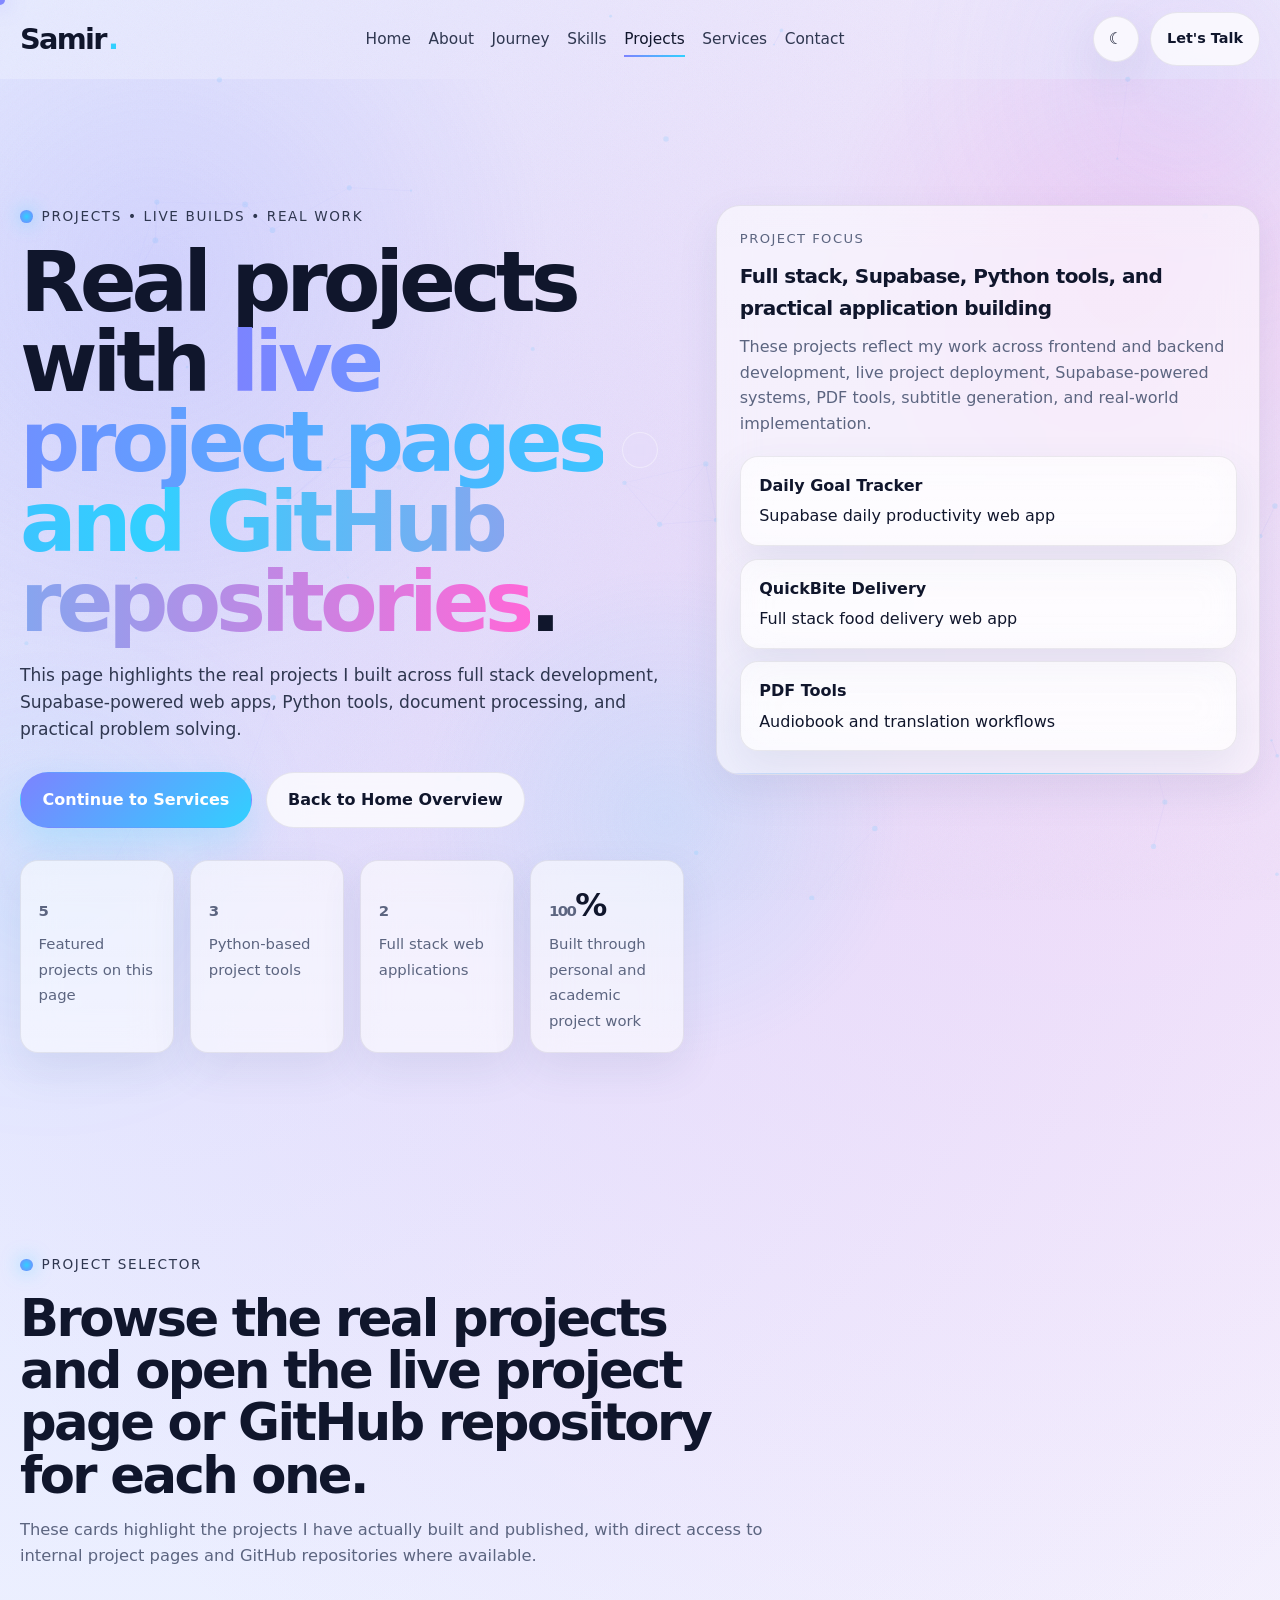
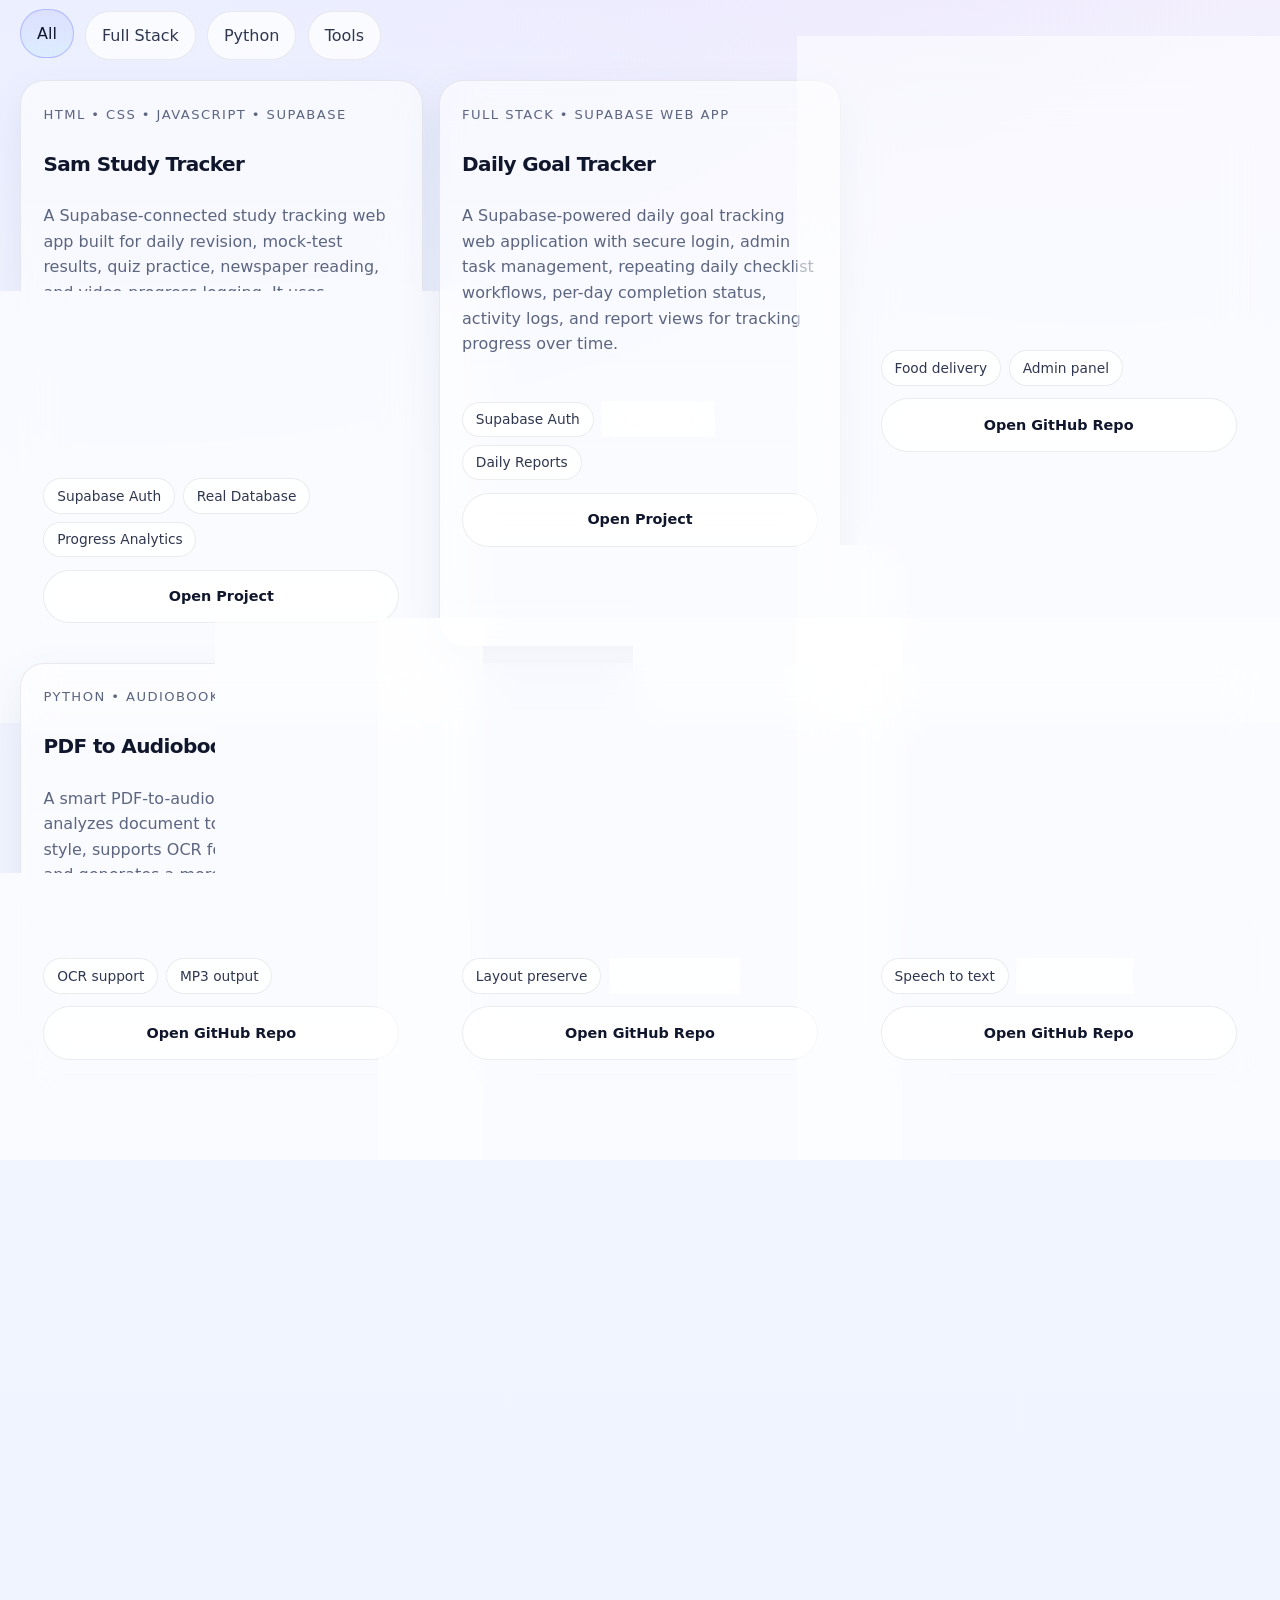
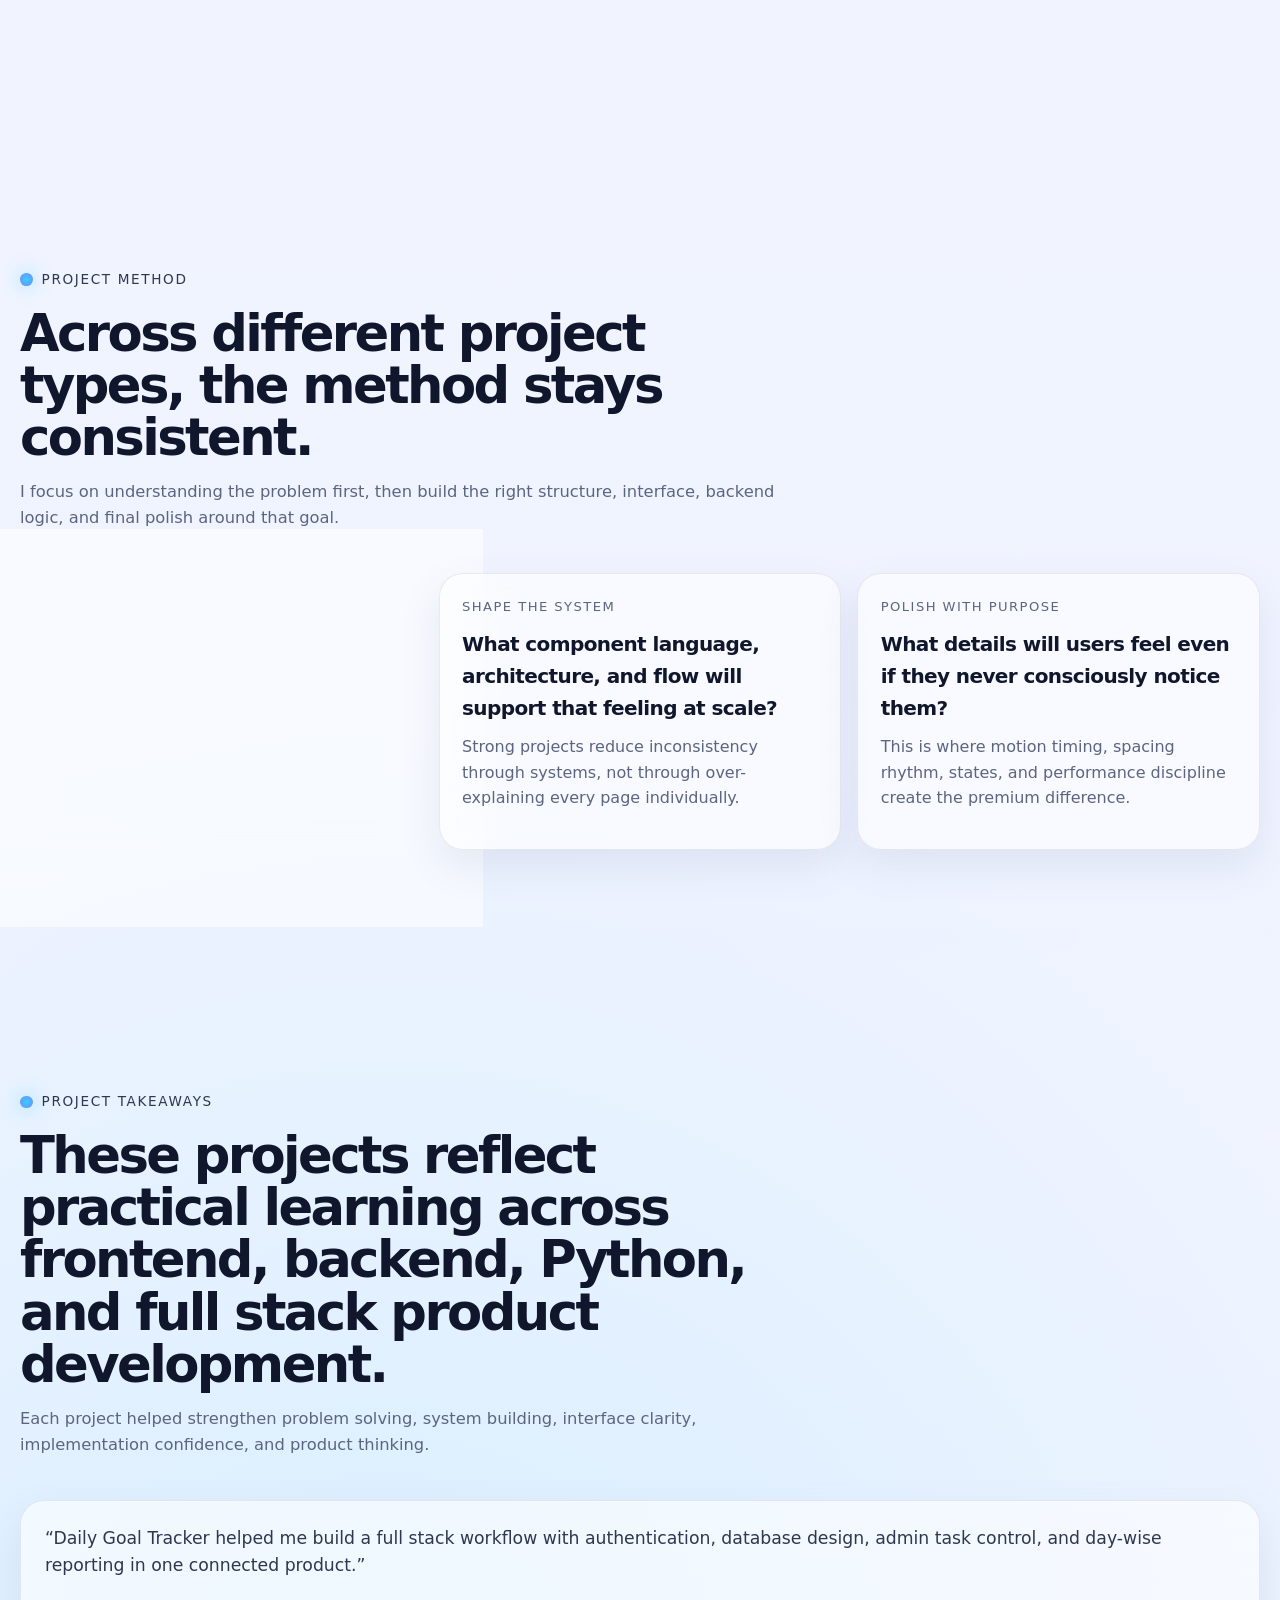
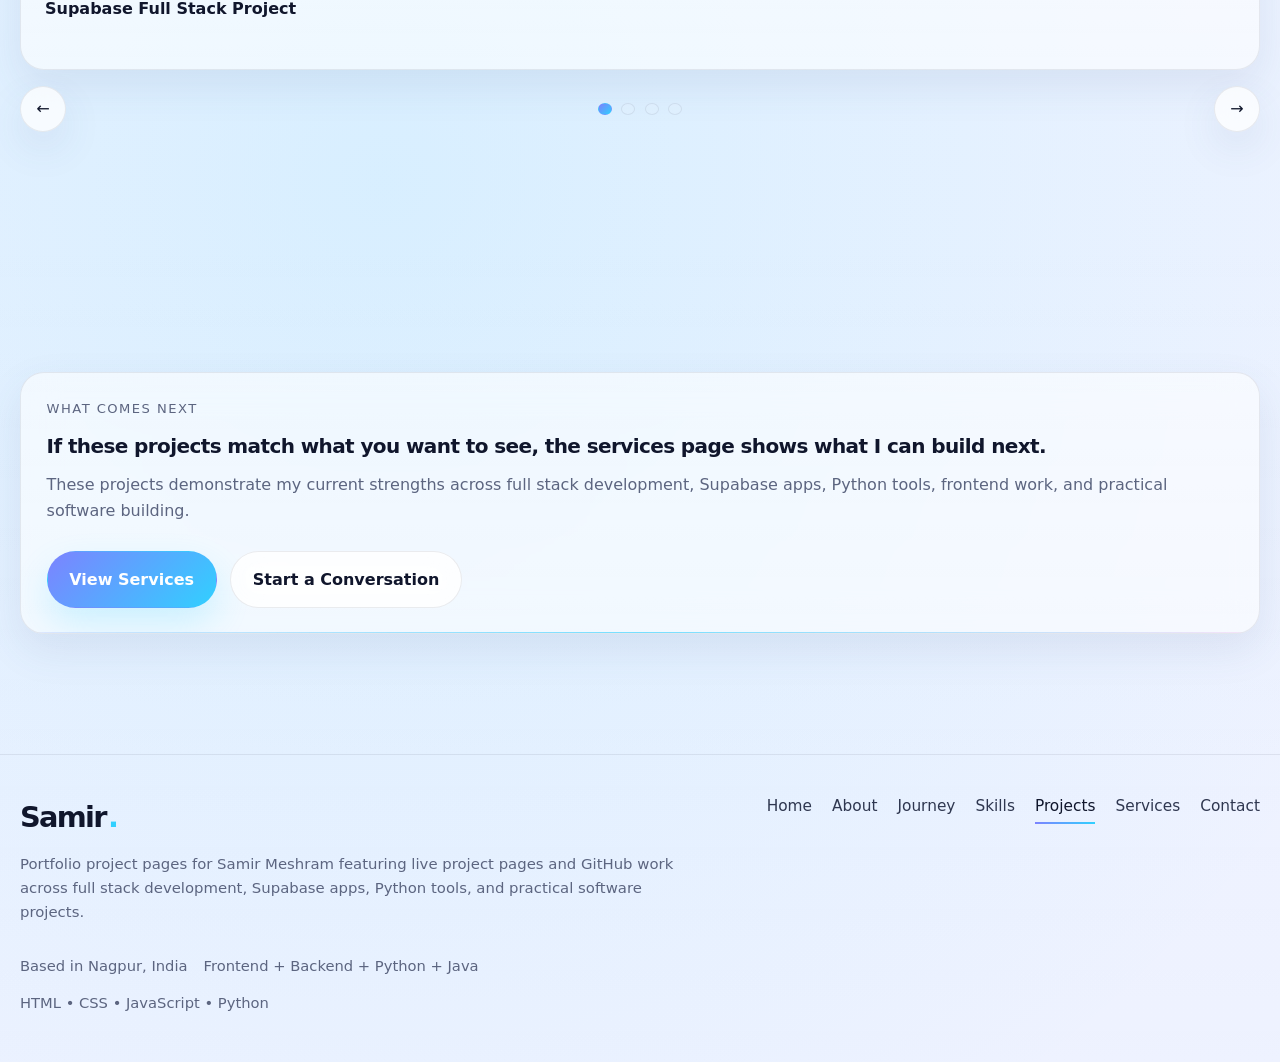
==== commit b0e930b7: "Update portfolio to v3" ====
--- a/projects.html
+++ b/projects.html
@@ -252,6 +252,49 @@
           <div class="project-grid">
             <article
               class="project-card card magnetic reveal"
+              data-category="productivity"
+            >
+              <div class="card__eyebrow">
+                HTML • CSS • JavaScript • Supabase
+              </div>
+
+              <h3 class="card__title">
+                <a
+                  href="/projects/Mock-Performance-Tracker/index.html"
+                  target="_blank"
+                  rel="noopener noreferrer"
+                  style="color: inherit; text-decoration: none"
+                >
+                  Sam Study Tracker
+                </a>
+              </h3>
+
+              <p>
+                A Supabase-connected study tracking web app built for daily
+                revision, mock-test results, quiz practice, newspaper reading,
+                and video-progress logging. It uses database-based login, simple
+                user-friendly forms, automatic date and time storage, real
+                progress history, performance charts, and schema-based entry
+                screens for different study activities.
+              </p>
+
+              <div class="card__meta">
+                <span class="pill">Supabase Auth</span>
+                <span class="pill">Real Database</span>
+                <span class="pill">Progress Analytics</span>
+              </div>
+
+              <a
+                class="button button--ghost button--tiny magnetic"
+                href="/projects/Mock-Performance-Tracker/index.html"
+                target="_blank"
+                rel="noopener noreferrer"
+              >
+                Open Project
+              </a>
+            </article>
+            <article
+              class="project-card card magnetic reveal"
               data-category="ecommerce"
             >
               <div class="card__eyebrow">Full Stack • Supabase Web App</div>
@@ -651,4 +694,4 @@
 
     <script src="projects.js"></script>
   </body>
-</html>+</html>
